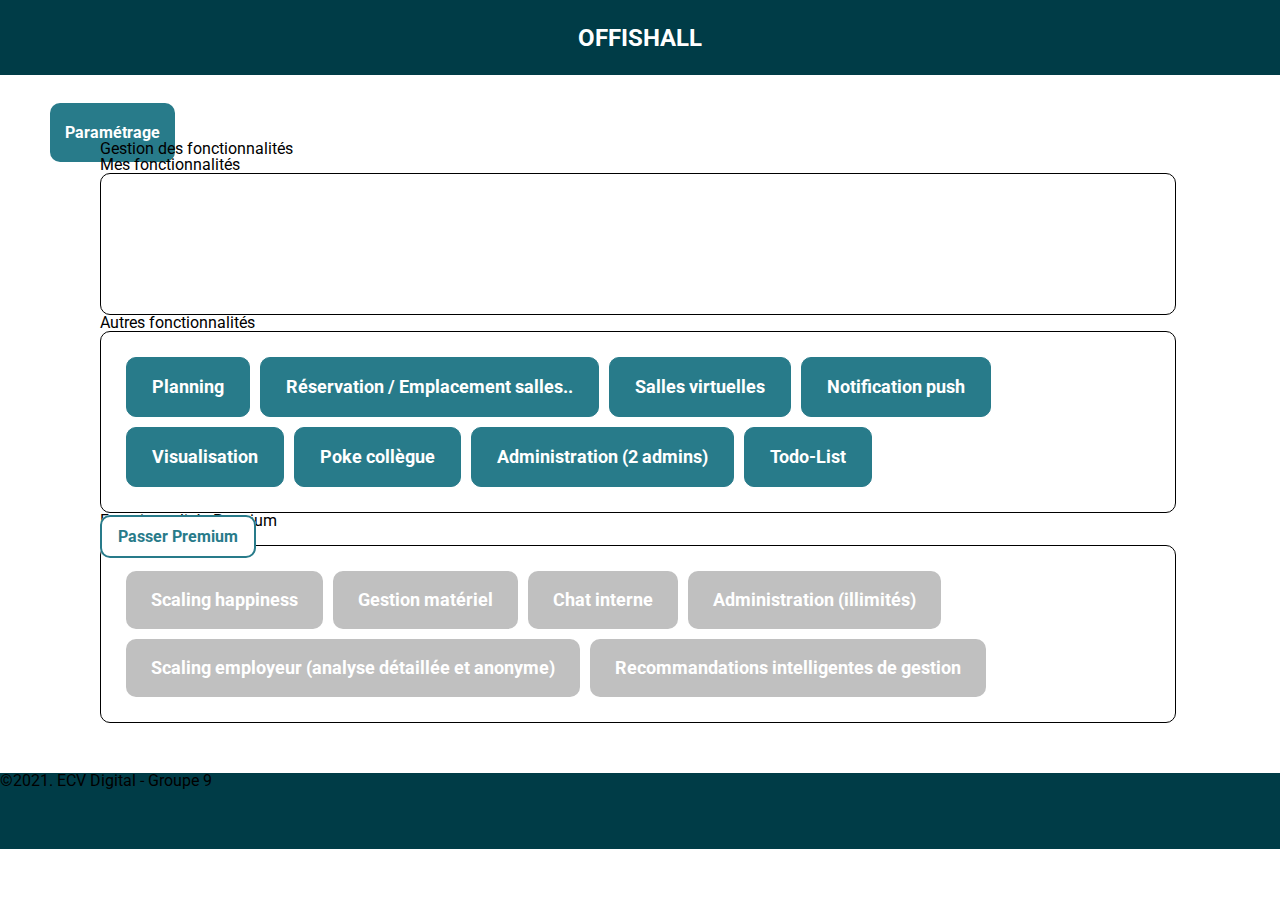
==== index.html @ 880a4a2b "Initial commit" ====
<!DOCTYPE html>
<html lang="en">
<head>
    <meta charset="UTF-8">
    <meta http-equiv="X-UA-Compatible" content="IE=edge">
    <meta name="viewport" content="width=device-width, initial-scale=1.0">
    <link rel="stylesheet" href="./style/reset.css">
    <link href="https://cdn.jsdelivr.net/npm/bootstrap@5.0.0-beta2/dist/css/bootstrap.min.css" rel="stylesheet" integrity="sha384-BmbxuPwQa2lc/FVzBcNJ7UAyJxM6wuqIj61tLrc4wSX0szH/Ev+nYRRuWlolflfl" crossorigin="anonymous">
    <link rel="stylesheet" href="./style/style.css">
    <link rel="preconnect" href="https://fonts.gstatic.com">
    <link href="https://fonts.googleapis.com/css2?family=Roboto:wght@300&display=swap" rel="stylesheet">
    <link rel="stylesheet" href="https://use.fontawesome.com/releases/v5.15.2/css/all.css" integrity="sha384-vSIIfh2YWi9wW0r9iZe7RJPrKwp6bG+s9QZMoITbCckVJqGCCRhc+ccxNcdpHuYu" crossorigin="anonymous">
    <title>Offishall.io</title>
</head>
<body>
    <header>
        <span id="header-label">OFFISHALL</span>
    </header>
    <div class="container">
        <!-- <h2>Offishall</h2> -->
        <div class="w-100 d-flex">
            <aside>
                <nav>
                    <ul id="aside-nav">
                        <li class="nav-item manage">
                            <a href="manage.html" class="nav-link active">
                                Paramétrage
                            </a>
                        </li>
                        <!-- <li class="nav-item planning-room">
                            <a href="#" class="nav-link">
                                Planning
                            </a>
                        </li>
                        <li class="nav-item rooms">
                            <a href="#" class="nav-link">
                                Réservation / Emplacement salles..
                            </a>
                        </li> -->
                    </ul>
                </nav>
            </aside>
            <main>
                <h1 class="text-center">Gestion des fonctionnalités</h1>
                <div class="row mt-5">
                    <div class="col-6 mt-5">
                        <h2>Mes fonctionnalités</h2>
                        <div id="my-functionality-container" ondragover="onDragOver(event);" ondrop="onDrop(event);">
                            <!-- <span class="functionality" id="planning-room" draggable="true" ondragstart="onDragStart(event);">
                                Planning 
                            </span>
                            <span class="functionality" id="rooms" draggable="true" ondragstart="onDragStart(event);">
                                Réservation / Emplacement salles..
                            </span> -->
                        </div>
                    </div>
                    <div class="col-6 mt-5">
                        <h2>Autres fonctionnalités</h2>
                        <div id="functionality-container" ondragover="onDragOver(event);" ondrop="onDrop(event);">
                            <span class="functionality" id="planning-room" draggable="true" ondragstart="onDragStart(event);" data-premium="false">
                                Planning 
                            </span>
                            <span class="functionality" id="rooms" draggable="true" ondragstart="onDragStart(event);" data-premium="false">
                                Réservation / Emplacement salles..
                            </span>
                            <span class="functionality" id="virtual-rooms" draggable="true" ondragstart="onDragStart(event);" data-premium="false">
                                Salles virtuelles
                            </span>
                            <span class="functionality" id="notif" draggable="true" ondragstart="onDragStart(event);" data-premium="false">
                                Notification push
                            </span>
                            <span class="functionality" id="view" draggable="true" ondragstart="onDragStart(event);" data-premium="false">
                                Visualisation
                            </span>
                            <span class="functionality" id="poke" draggable="true" ondragstart="onDragStart(event);" data-premium="false">
                                Poke collègue
                            </span>
                            <span class="functionality" id="admin" draggable="true" ondragstart="onDragStart(event);" data-premium="false">
                                Administration (2 admins)
                            </span>
                            <span class="functionality" id="todo" draggable="true" ondragstart="onDragStart(event);" data-premium="false">
                                Todo-List
                            </span>

                        </div>
                    </div>
                    <div class="col-12 mt-5">
                        <div class="d-flex justify-content-between align-items-center mb-3">
                            <h2>Fonctionnalités Premium</h2>
                            <a href="premium.html" class="btn-premium">Passer Premium</a>
                        </div>
                        <div id="functionality-premium-container">
                            <span class="functionality disabled" id="scaling-happiness" data-premium="true">
                                Scaling happiness
                            </span>
                            <span class="functionality disabled" id="materiel" data-premium="true">
                                Gestion matériel
                            </span>
                            <span class="functionality disabled" id="chat" data-premium="true">
                                Chat interne
                            </span>
                            <span class="functionality disabled" id="admin" data-premium="true">
                                Administration (illimités)
                            </span>
                            <span class="functionality disabled" id="scaling-employeur" data-premium="true">
                                Scaling employeur (analyse détaillée et anonyme)
                            </span>
                            <span class="functionality disabled" id="recommandation" data-premium="true">
                                Recommandations intelligentes de gestion
                            </span>
                        </div>
                    </div>
                </div>
            </main>
        </div>
    </div>
    <footer class="d-flex justify-content-center align-items-center">
        <p class="text-center text-white">&copy;2021. ECV Digital - Groupe 9</p>
    </footer>
    <script src="./script/main.js"></script>
</body>
</html>
---- style/style.css ----
html {
    font-size: 62.5%;
}

body {
    font-size: 1.6rem;
    font-family: 'Roboto', sans-serif;
    color: black;
    min-height: 100vh;
}

header {
    height: 7.5rem;
    width: 100%;
    background-color: #003C47;
    display: flex;
    justify-content: center;
    align-items: center;
}

#header-label {
    color: white;
    font-size: 2.4rem;
    font-weight: bold;
}


/* Footer - Début */
footer {
    margin-top: 5rem;
    background-color: #003C47;
    /* position: fixed; */
    /* bottom: 0; */
    height: 7.55rem;
    width: 100%;
}

/* Footer - Fin */

.container {
    margin: 5rem !important;
    width: 100%;
}

main {
    width: 80%;
    padding-left: 5rem;
}

aside {
    width: 20%;
    padding: 0 ;
}

#aside-nav {
    padding: 0 !important;
}


#functionality-container, #my-functionality-container, #functionality-premium-container {
    /* margin-bottom: 5rem; */
    /* padding-top: 3rem; */
    min-height: 10rem;
    width: 100%;
    border: 1px solid black;
    border-radius: 1rem;
    /* padding-left: 1rem; */
    /* padding-right: 1rem; */
    padding: 2.5rem 2.5rem 1.5rem 2.5rem;
    display: flex;
    flex-direction: row;
    flex-wrap: wrap;
    align-items: center;
}

.functionality {
    color: white;
    background-color: #287b8a;
    border: 1px solid #287b8a;
    border-radius: 1rem;
    padding: 2rem 2.5rem;
    font-size: 1.8rem;
    font-weight: bold;
    margin-right: 1rem;
    cursor: pointer;
    margin-bottom: 1rem;
}
.functionality:hover {
    background-color: white;
    border: 1px solid #287b8a;
    color: #287b8a;
}

.btn-delete {
    border: none;
    background-color: transparent;
    color: white;
    margin-left: 1.5rem
}

.btn-delete:hover {
    color: red;
}

li {
    color: black;
}

.nav-link {
    color: black;
    background-color: transparent;
    text-decoration: none;
    /* height: 100%;
    width: 100% */
    padding: 2rem 1.5rem;

}

.active {
    background-color: #287b8a;
    color: white;
    font-weight: bold;
    border-radius: 1rem;
}
.active:hover {
    background-color: #287b8a !important;
    color: white !important;
    font-weight: bold !important;
}

.nav-link:hover {
    font-weight: bold;
    background-color: #f6f6f6;
    color: black;
}

.disabled {
    background-color: #c0c0c0;
    border: none;
}

.disabled:hover {
    background-color: #c0c0c0;
    border: none;
    color: white;
    cursor: default;
}

.btn-premium {
    background-color: white;
    color: #287b8a;
    border: 2px solid #287b8a;
    border-radius: 1rem;
    text-decoration: none;
    padding: 1rem 1.6rem;
    font-weight: bold;
}

.btn-premium:hover {
    color: white;
    background-color: #287b8a;
    border-color: #287b8a;
}
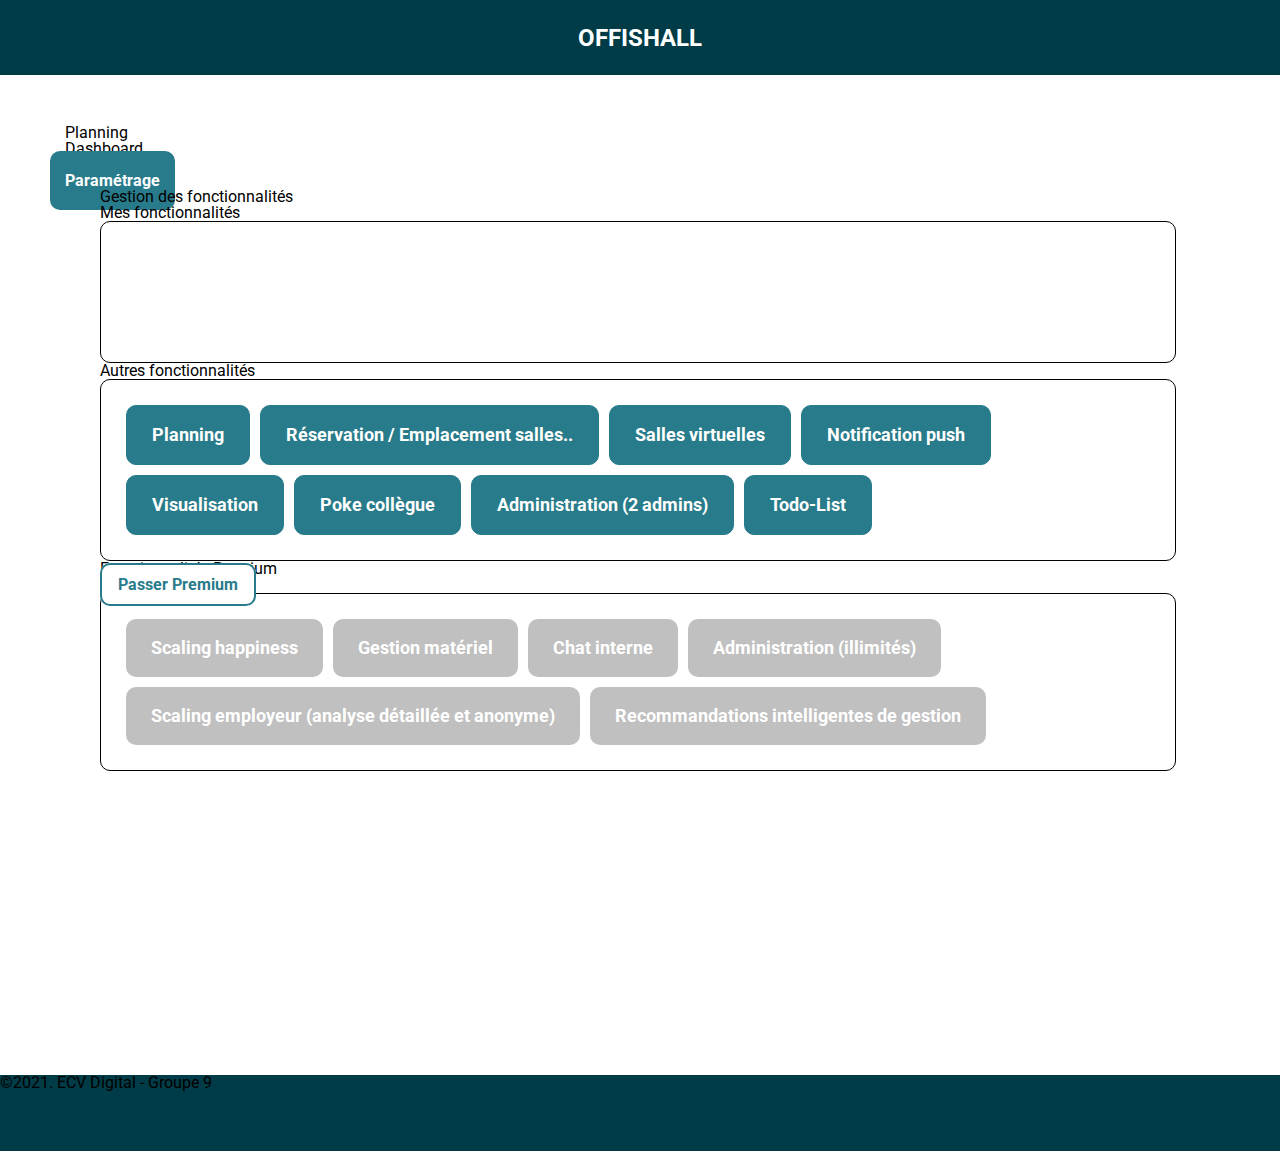
==== commit 3d120f5f: "Ajout page dashboard" ====
--- a/index.html
+++ b/index.html
@@ -22,21 +22,26 @@
             <aside>
                 <nav>
                     <ul id="aside-nav">
+                        <li class="nav-item planning">
+                            <a href="index.html" class="nav-link">
+                                Planning
+                            </a>
+                        </li>
+                        <li class="nav-item dahsboard">
+                            <a href="dashboard.html" class="nav-link">
+                                Dashboard
+                            </a>
+                        </li>
+                        <li class="nav-item suivi">
+                            <a href="index.html" class="nav-link">
+                                Suivi
+                            </a>
+                        </li>
                         <li class="nav-item manage">
-                            <a href="manage.html" class="nav-link active">
+                            <a href="index.html" class="nav-link active">
                                 Paramétrage
                             </a>
                         </li>
-                        <!-- <li class="nav-item planning-room">
-                            <a href="#" class="nav-link">
-                                Planning
-                            </a>
-                        </li>
-                        <li class="nav-item rooms">
-                            <a href="#" class="nav-link">
-                                Réservation / Emplacement salles..
-                            </a>
-                        </li> -->
                     </ul>
                 </nav>
             </aside>
--- a/style/style.css
+++ b/style/style.css
@@ -40,6 +40,7 @@
 .container {
     margin: 5rem !important;
     width: 100%;
+    min-height: 100vh;
 }
 
 main {
@@ -160,4 +161,123 @@
     color: white;
     background-color: #287b8a;
     border-color: #287b8a;
-}+}
+
+#modalOpen {
+    font-size: 3.6rem;
+    color: white;
+    background-color: #40494b;
+    border: 1px solid #40494b;
+    border-radius: 50%;
+    padding: 1rem 2.7rem;
+    z-index: 99999;
+    position: fixed;
+    right: 5rem;
+    bottom: 5rem;
+}
+
+#modalOpen:hover {
+    background-color: white;
+    color: #40494b;
+}
+
+/* The Modal (background) */
+.modal {
+    display: none; /* Hidden by default */
+    position: fixed; /* Stay in place */
+    z-index: 1; /* Sit on top */
+    left: 0;
+    top: 0;
+    width: 100%; /* Full width */
+    height: 100%; /* Full height */
+    overflow: auto; /* Enable scroll if needed */
+    background-color: rgb(0,0,0); /* Fallback color */
+    background-color: rgba(0,0,0,0.4); /* Black w/ opacity */
+  }
+  
+  /* Modal Content/Box */
+  .modal-content {
+    background-color: #fefefe;
+    margin: 15% auto; /* 15% from the top and centered */
+    padding: 20px;
+    border: 1px solid #888;
+    width: 80%; /* Could be more or less, depending on screen size */
+  }
+  
+  /* The Close Button */
+  .close {
+    color: #aaa;
+    float: right;
+    font-size: 28px;
+    font-weight: bold;
+  }
+  
+  .close:hover,
+  .close:focus {
+    color: black;
+    text-decoration: none;
+    cursor: pointer;
+  }
+
+  .ml-auto {
+      margin-left: auto;
+  }
+
+  .modal-content {
+      width: 50rem;
+  }
+
+  .custom-list {
+      padding: 0 !important;
+  }
+  .custom-list-item {
+      padding: 1rem 1.5rem;
+      border: 1px solid #888;
+      border-bottom: none;
+  }
+
+  .custom-list-item:hover {
+      cursor: pointer;
+      background-color: #888;
+      color: white;
+  }
+
+  .item-active {
+      background-color: #287b8a;
+      color: white;
+      font-weight: bold;
+  }
+
+  .custom-list-item:last-child {
+      border-bottom: 1px solid #888;
+  }
+
+  .block {
+      display: flex;
+      flex-direction: column;
+      align-items: flex-start;
+      border: 1px solid #003C47;
+      height: 50rem;
+  }
+
+  .btn-delete-block {
+      margin-left: auto;
+      margin-top: 1rem;
+      border: none;
+      background: transparent;
+      font-size: 2rem;
+      color: black;
+  }
+
+  .btn-delete-block:hover {
+      color: red;
+  }
+
+  .block-label {
+    width: 100%;
+    text-align: center;
+    font-weight: bold;
+    font-size: 2rem;
+    /* width: -webkit-fill-available; */
+
+  }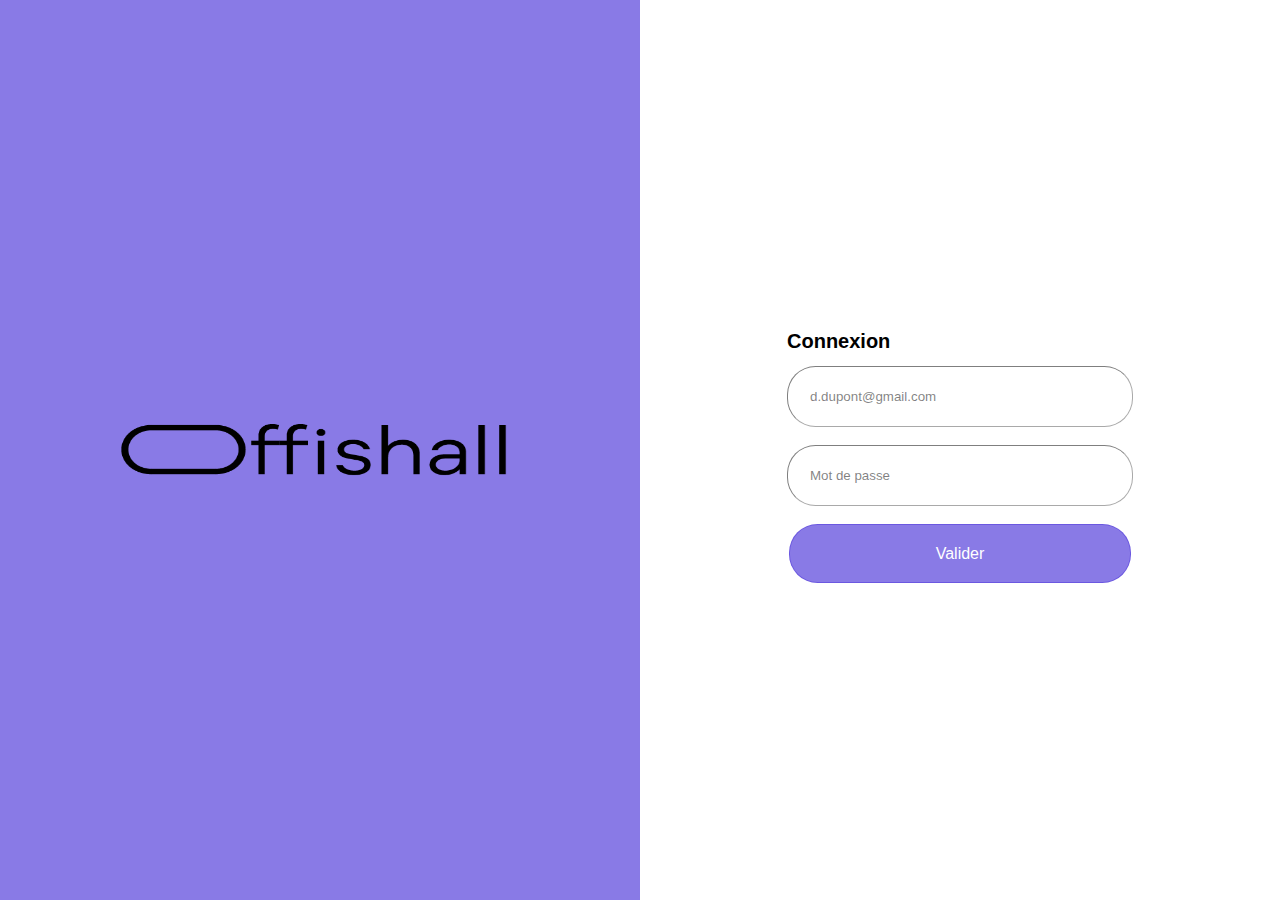
==== commit 5c2b9c68: "Ajout page login + style" ====
--- a/index.html
+++ b/index.html
@@ -4,124 +4,24 @@
     <meta charset="UTF-8">
     <meta http-equiv="X-UA-Compatible" content="IE=edge">
     <meta name="viewport" content="width=device-width, initial-scale=1.0">
-    <link rel="stylesheet" href="./style/reset.css">
-    <link href="https://cdn.jsdelivr.net/npm/bootstrap@5.0.0-beta2/dist/css/bootstrap.min.css" rel="stylesheet" integrity="sha384-BmbxuPwQa2lc/FVzBcNJ7UAyJxM6wuqIj61tLrc4wSX0szH/Ev+nYRRuWlolflfl" crossorigin="anonymous">
-    <link rel="stylesheet" href="./style/style.css">
-    <link rel="preconnect" href="https://fonts.gstatic.com">
-    <link href="https://fonts.googleapis.com/css2?family=Roboto:wght@300&display=swap" rel="stylesheet">
-    <link rel="stylesheet" href="https://use.fontawesome.com/releases/v5.15.2/css/all.css" integrity="sha384-vSIIfh2YWi9wW0r9iZe7RJPrKwp6bG+s9QZMoITbCckVJqGCCRhc+ccxNcdpHuYu" crossorigin="anonymous">
-    <title>Offishall.io</title>
+    <link rel="stylesheet" href="./style/login.css">
+    <link href="http://fonts.cdnfonts.com/css/galyon" rel="stylesheet">
+    <title>Offishall - Login</title>
 </head>
 <body>
-    <header>
-        <span id="header-label">OFFISHALL</span>
-    </header>
-    <div class="container">
-        <!-- <h2>Offishall</h2> -->
-        <div class="w-100 d-flex">
-            <aside>
-                <nav>
-                    <ul id="aside-nav">
-                        <li class="nav-item planning">
-                            <a href="index.html" class="nav-link">
-                                Planning
-                            </a>
-                        </li>
-                        <li class="nav-item dahsboard">
-                            <a href="dashboard.html" class="nav-link">
-                                Dashboard
-                            </a>
-                        </li>
-                        <li class="nav-item suivi">
-                            <a href="index.html" class="nav-link">
-                                Suivi
-                            </a>
-                        </li>
-                        <li class="nav-item manage">
-                            <a href="index.html" class="nav-link active">
-                                Paramétrage
-                            </a>
-                        </li>
-                    </ul>
-                </nav>
-            </aside>
-            <main>
-                <h1 class="text-center">Gestion des fonctionnalités</h1>
-                <div class="row mt-5">
-                    <div class="col-6 mt-5">
-                        <h2>Mes fonctionnalités</h2>
-                        <div id="my-functionality-container" ondragover="onDragOver(event);" ondrop="onDrop(event);">
-                            <!-- <span class="functionality" id="planning-room" draggable="true" ondragstart="onDragStart(event);">
-                                Planning 
-                            </span>
-                            <span class="functionality" id="rooms" draggable="true" ondragstart="onDragStart(event);">
-                                Réservation / Emplacement salles..
-                            </span> -->
-                        </div>
-                    </div>
-                    <div class="col-6 mt-5">
-                        <h2>Autres fonctionnalités</h2>
-                        <div id="functionality-container" ondragover="onDragOver(event);" ondrop="onDrop(event);">
-                            <span class="functionality" id="planning-room" draggable="true" ondragstart="onDragStart(event);" data-premium="false">
-                                Planning 
-                            </span>
-                            <span class="functionality" id="rooms" draggable="true" ondragstart="onDragStart(event);" data-premium="false">
-                                Réservation / Emplacement salles..
-                            </span>
-                            <span class="functionality" id="virtual-rooms" draggable="true" ondragstart="onDragStart(event);" data-premium="false">
-                                Salles virtuelles
-                            </span>
-                            <span class="functionality" id="notif" draggable="true" ondragstart="onDragStart(event);" data-premium="false">
-                                Notification push
-                            </span>
-                            <span class="functionality" id="view" draggable="true" ondragstart="onDragStart(event);" data-premium="false">
-                                Visualisation
-                            </span>
-                            <span class="functionality" id="poke" draggable="true" ondragstart="onDragStart(event);" data-premium="false">
-                                Poke collègue
-                            </span>
-                            <span class="functionality" id="admin" draggable="true" ondragstart="onDragStart(event);" data-premium="false">
-                                Administration (2 admins)
-                            </span>
-                            <span class="functionality" id="todo" draggable="true" ondragstart="onDragStart(event);" data-premium="false">
-                                Todo-List
-                            </span>
-
-                        </div>
-                    </div>
-                    <div class="col-12 mt-5">
-                        <div class="d-flex justify-content-between align-items-center mb-3">
-                            <h2>Fonctionnalités Premium</h2>
-                            <a href="premium.html" class="btn-premium">Passer Premium</a>
-                        </div>
-                        <div id="functionality-premium-container">
-                            <span class="functionality disabled" id="scaling-happiness" data-premium="true">
-                                Scaling happiness
-                            </span>
-                            <span class="functionality disabled" id="materiel" data-premium="true">
-                                Gestion matériel
-                            </span>
-                            <span class="functionality disabled" id="chat" data-premium="true">
-                                Chat interne
-                            </span>
-                            <span class="functionality disabled" id="admin" data-premium="true">
-                                Administration (illimités)
-                            </span>
-                            <span class="functionality disabled" id="scaling-employeur" data-premium="true">
-                                Scaling employeur (analyse détaillée et anonyme)
-                            </span>
-                            <span class="functionality disabled" id="recommandation" data-premium="true">
-                                Recommandations intelligentes de gestion
-                            </span>
-                        </div>
-                    </div>
-                </div>
-            </main>
+    <div id="left">
+        <img src="./public/images/logo.png" alt="Logo Offishall" id="logo">
+    </div>
+    <div id="right">
+        <div id="center-block">
+            <h1>Connexion</h1>
+            <div id="form">
+                <label for="email"></label>
+                <input type="email" name="email" id="email" placeholder="d.dupont@gmail.com">
+                <input type="password" name="password" id="password" placeholder="Mot de passe">
+                <a href="manage.html" id="submit">Valider</a>
+            </div>
         </div>
     </div>
-    <footer class="d-flex justify-content-center align-items-center">
-        <p class="text-center text-white">&copy;2021. ECV Digital - Groupe 9</p>
-    </footer>
-    <script src="./script/main.js"></script>
 </body>
 </html>--- a/style/login.css
+++ b/style/login.css
@@ -0,0 +1,78 @@
+body {
+    font-family: 'Galyon', sans-serif;
+    display: flex;
+    flex-direction: row;
+    /* min-height: 100vh; */
+    width: 100%;
+    margin: 0 !important;
+    font-size: 16px;
+}
+
+#left, #right {
+    width: 50%;
+    display: flex;
+    flex-direction: column;
+    justify-content: center;
+    align-items: center;
+    height: 100vh;
+}
+
+#left {
+    background-color: rgba(97, 77, 221, 75%);
+}
+
+#logo {
+    height: 69px;
+    width: 415px;
+}
+
+#form {
+    display: flex;
+    flex-direction: column;
+    justify-content: center;
+    align-items: center;
+    margin-top: 10px;
+}
+
+#form > input {
+    width: 340px;
+    height: 57px;
+    border-radius: 28.56px;
+    margin-bottom: 18px;
+    border-color: rgba(00,00,00,50%);
+    border-width: 1px;
+}
+
+#form > input:focus {
+    border-color: black;
+    border-width: 1.5px;
+    outline: none;
+}
+
+::placeholder {
+    font-family: 'Galyon', sans-serif;
+    padding-left: 20px;
+    color: rgba(00,00,00,50%);
+}
+
+#submit {
+    width: 340px;
+    height: 57px;
+    border-radius: 28.56px;
+    background-color: rgba(97, 77, 221, 75%);
+    border: 1px solid rgba(97, 77, 221, 75%);
+    display: flex;
+    justify-content: center;
+    align-items: center;
+    text-decoration: none;
+    color: white;
+}
+
+#submit:hover {
+    color: rgba(97, 77, 221, 75%);
+    background-color: transparent;
+}
+
+h1 {
+    font-size: 20px;
+}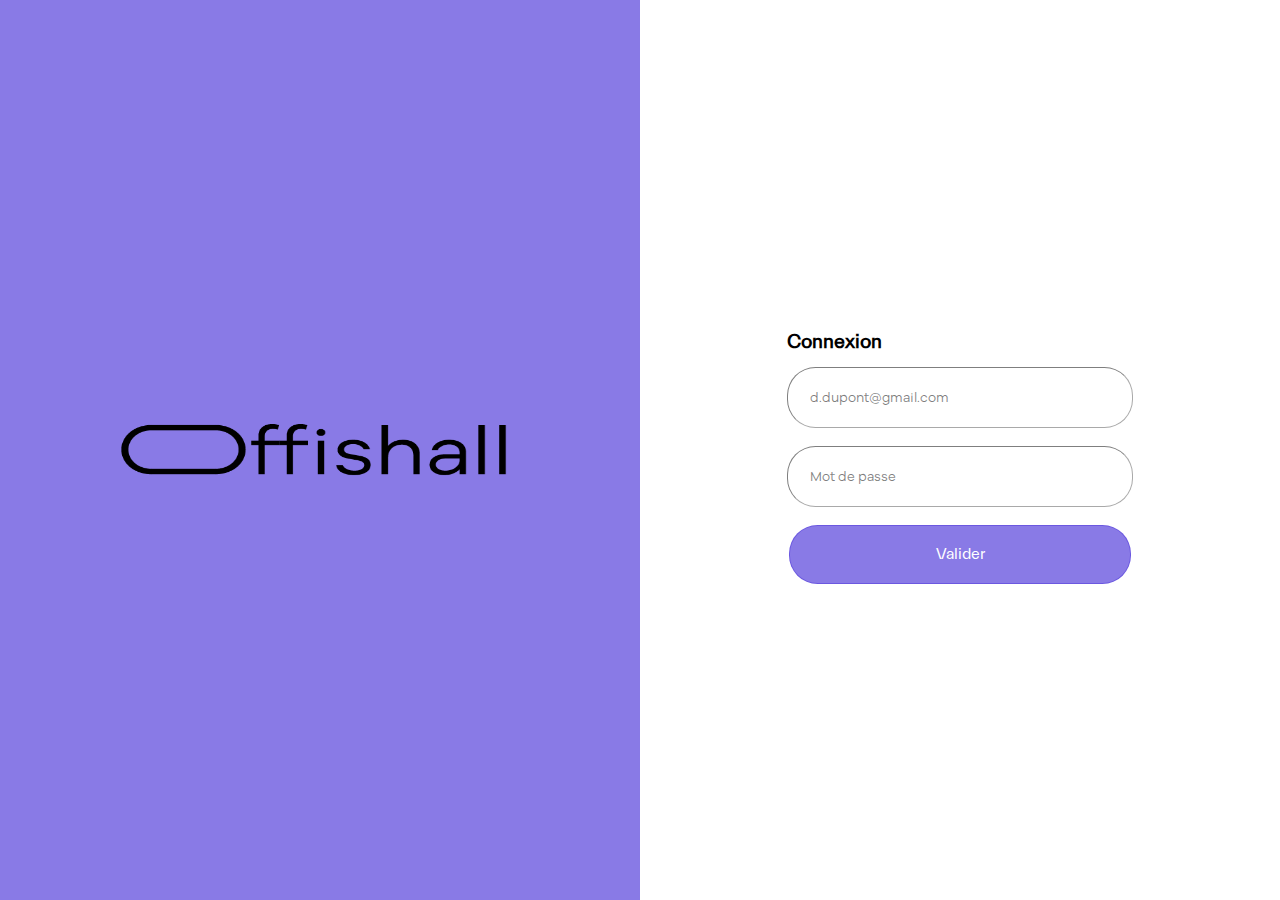
==== commit afa19a74: "Ajout style font" ====
--- a/index.html
+++ b/index.html
@@ -4,6 +4,7 @@
     <meta charset="UTF-8">
     <meta http-equiv="X-UA-Compatible" content="IE=edge">
     <meta name="viewport" content="width=device-width, initial-scale=1.0">
+    <link rel="stylesheet" href="./style/font.css">
     <link rel="stylesheet" href="./style/login.css">
     <link href="http://fonts.cdnfonts.com/css/galyon" rel="stylesheet">
     <title>Offishall - Login</title>
@@ -19,7 +20,7 @@
                 <label for="email"></label>
                 <input type="email" name="email" id="email" placeholder="d.dupont@gmail.com">
                 <input type="password" name="password" id="password" placeholder="Mot de passe">
-                <a href="manage.html" id="submit">Valider</a>
+                <a href="planning.html" id="submit">Valider</a>
             </div>
         </div>
     </div>
--- a/style/font.css
+++ b/style/font.css
@@ -0,0 +1,15 @@
+@font-face {
+    font-family: "Everett";
+    src: url("./font/Everett-Regular.otf");
+    font-weight: normal;
+    font-style: normal;
+}
+
+@font-face {
+    font-family: "Galyon";
+    src: url("./font/Galyon-Regular.otf");
+    font-weight: normal;
+    font-style: normal;
+}
+
+/* //titre galyon text evrette border radius 25; */--- a/style/login.css
+++ b/style/login.css
@@ -1,5 +1,5 @@
 body {
-    font-family: 'Galyon', sans-serif;
+    font-family: 'Everett', sans-serif;
     display: flex;
     flex-direction: row;
     /* min-height: 100vh; */
